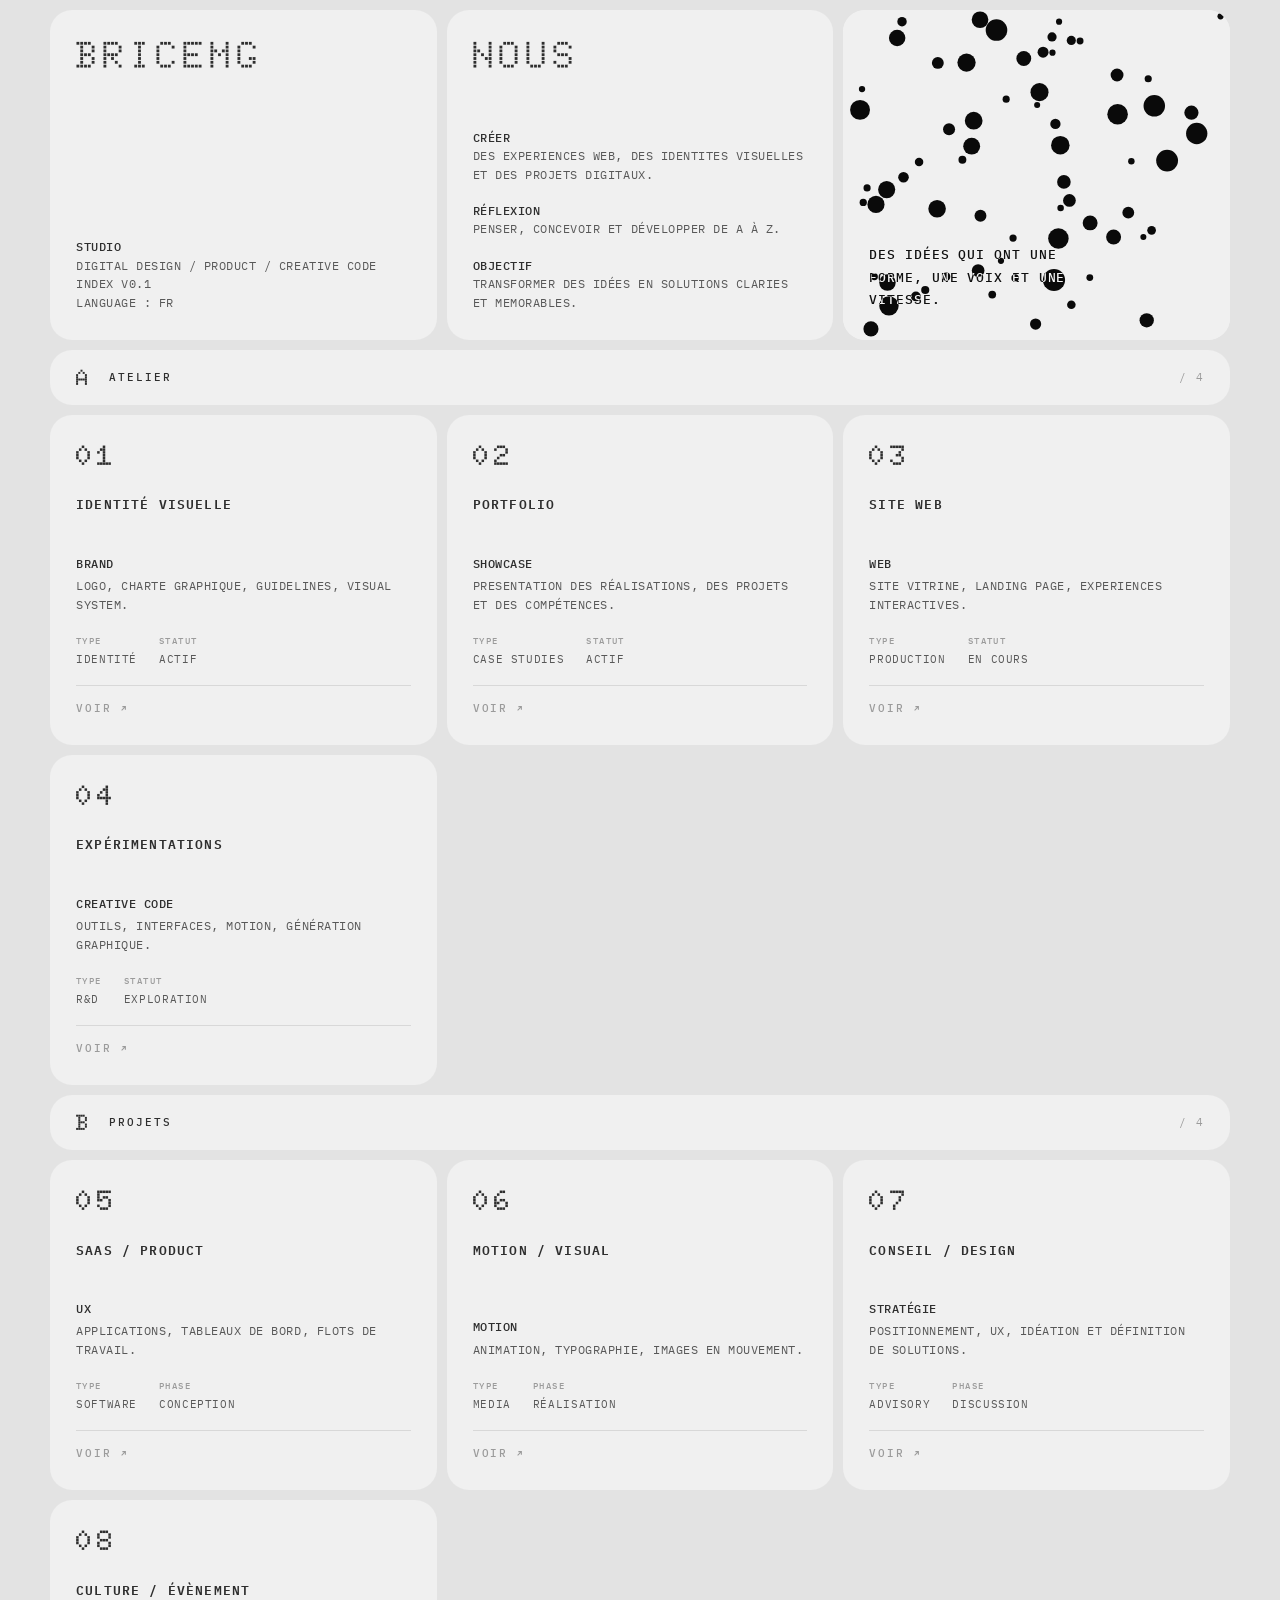
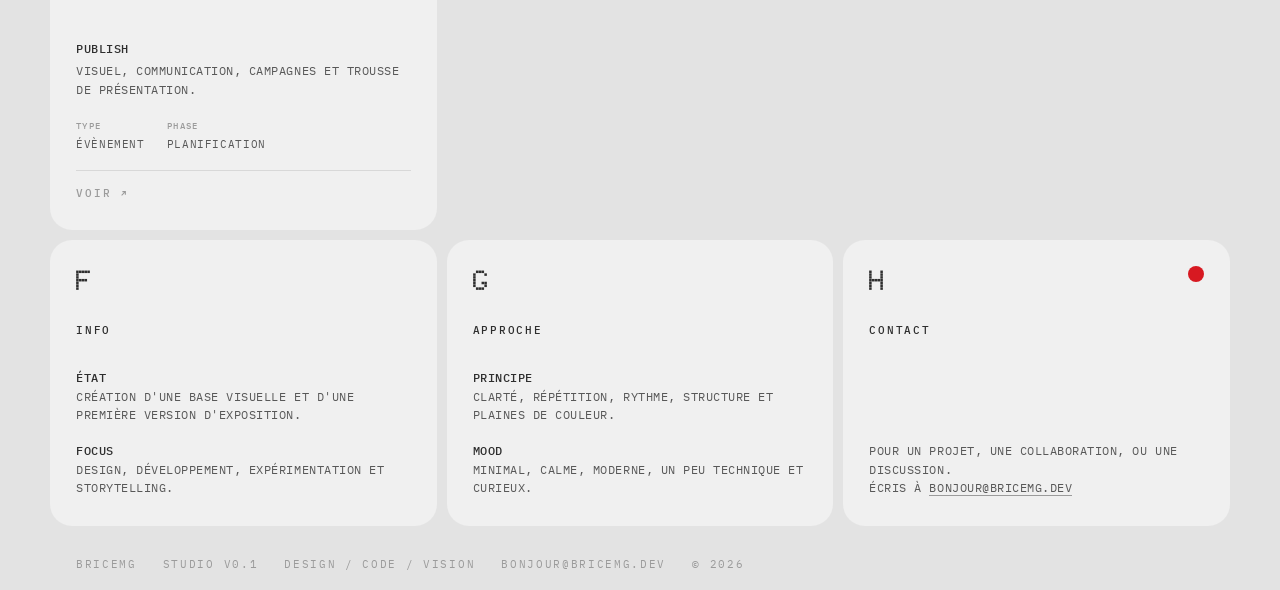
==== index.html @ 5e57d8bd "Create a first portfolio-style landing page inspired by the provided indexed design for bricemg._." ====
<!doctype html>
<html lang="fr">
  <head>
    <meta charset="UTF-8" />
    <meta name="viewport" content="width=device-width, initial-scale=1.0" />
    <title>BRICEMG / STUDIO</title>
    <meta
      name="description"
      content="Portfolio personnel, expériences créatives et projets web."
    />
    <meta name="theme-color" content="#e4e4e4" />
    <link rel="preconnect" href="https://fonts.googleapis.com" />
    <link rel="preconnect" href="https://fonts.gstatic.com" crossorigin />
    <link
      href="https://fonts.googleapis.com/css2?family=Doto:wght@300;500;700;900&family=IBM+Plex+Mono:wght@400;500;600&display=swap"
      rel="stylesheet"
    />
    <link rel="stylesheet" href="styles.css" />
  </head>
  <body>
    <div class="sheet">
      <div class="row row--three">
        <div class="cell">
          <div class="cell-top"><span class="dot title">BRICEMG</span></div>
          <div class="cell-body">
            <div class="meta">
              <b>STUDIO</b>
              DIGITAL DESIGN / PRODUCT / CREATIVE CODE<br />
              INDEX V0.1<br />
              LANGUAGE : FR
            </div>
          </div>
        </div>

        <div class="cell">
          <div class="cell-top"><span class="dot title">NOUS</span></div>
          <div class="cell-body">
            <div class="meta">
              <b>CRÉER</b>
              DES EXPERIENCES WEB, DES IDENTITES VISUELLES ET DES PROJETS DIGITAUX.
            </div>
            <div class="meta">
              <b>RÉFLEXION</b>
              PENSER, CONCEVOIR ET DÉVELOPPER DE A À Z.
            </div>
            <div class="meta">
              <b>OBJECTIF</b>
              TRANSFORMER DES IDÉES EN SOLUTIONS CLARIES ET MEMORABLES.
            </div>
          </div>
        </div>

        <div class="cell cell--play" id="field">
          <div class="play" aria-hidden="true"><canvas></canvas></div>
          <div class="cell-body">
            <p class="claim">DES IDÉES QUI ONT UNE FORME, UNE VOIX ET UNE VITESSE.</p>
          </div>
        </div>
      </div>

      <div class="bar">
        <span class="dot">A</span>
        <h2>ATELIER</h2>
        <span class="count">/ 4</span>
      </div>
      <div class="row">
        <a class="cell tool" data-tool="branding" data-released="2026-10-05" href="#" target="_self">
          <div class="cell-top"><span class="dot idx">01</span><span class="cue"></span></div>
          <div class="name">IDENTITÉ VISUELLE</div>
          <div class="cell-body">
            <div class="meta">
              <span class="code">BRAND</span>
              <span class="desc">LOGO, CHARTE GRAPHIQUE, GUIDELINES, VISUAL SYSTEM.</span>
            </div>
            <dl class="dates">
              <div><dt>TYPE</dt><dd>IDENTITÉ</dd></div>
              <div><dt>STATUT</dt><dd>ACTIF</dd></div>
            </dl>
            <div class="go">VOIR<svg viewBox="0 0 12 12" aria-hidden="true"><path d="M3.5 8.5 8.5 3.5M4.5 3.5H8.5V7.5" fill="none" stroke="currentColor" stroke-width="1.4"/></svg></div>
          </div>
        </a>

        <a class="cell tool" data-tool="portfolio" data-released="2026-10-05" href="#" target="_self">
          <div class="cell-top"><span class="dot idx">02</span><span class="cue"></span></div>
          <div class="name">PORTFOLIO</div>
          <div class="cell-body">
            <div class="meta">
              <span class="code">SHOWCASE</span>
              <span class="desc">PRESENTATION DES RÉALISATIONS, DES PROJETS ET DES COMPÉTENCES.</span>
            </div>
            <dl class="dates">
              <div><dt>TYPE</dt><dd>CASE STUDIES</dd></div>
              <div><dt>STATUT</dt><dd>ACTIF</dd></div>
            </dl>
            <div class="go">VOIR<svg viewBox="0 0 12 12" aria-hidden="true"><path d="M3.5 8.5 8.5 3.5M4.5 3.5H8.5V7.5" fill="none" stroke="currentColor" stroke-width="1.4"/></svg></div>
          </div>
        </a>

        <a class="cell tool" data-tool="web" data-released="2026-10-05" href="#" target="_self">
          <div class="cell-top"><span class="dot idx">03</span><span class="cue"></span></div>
          <div class="name">SITE WEB</div>
          <div class="cell-body">
            <div class="meta">
              <span class="code">WEB</span>
              <span class="desc">SITE VITRINE, LANDING PAGE, EXPERIENCES INTERACTIVES.</span>
            </div>
            <dl class="dates">
              <div><dt>TYPE</dt><dd>PRODUCTION</dd></div>
              <div><dt>STATUT</dt><dd>EN COURS</dd></div>
            </dl>
            <div class="go">VOIR<svg viewBox="0 0 12 12" aria-hidden="true"><path d="M3.5 8.5 8.5 3.5M4.5 3.5H8.5V7.5" fill="none" stroke="currentColor" stroke-width="1.4"/></svg></div>
          </div>
        </a>

        <a class="cell tool" data-tool="experiments" data-released="2026-10-05" href="#" target="_self">
          <div class="cell-top"><span class="dot idx">04</span><span class="cue"></span></div>
          <div class="name">EXPÉRIMENTATIONS</div>
          <div class="cell-body">
            <div class="meta">
              <span class="code">CREATIVE CODE</span>
              <span class="desc">OUTILS, INTERFACES, MOTION, GÉNÉRATION GRAPHIQUE.</span>
            </div>
            <dl class="dates">
              <div><dt>TYPE</dt><dd>R&D</dd></div>
              <div><dt>STATUT</dt><dd>EXPLORATION</dd></div>
            </dl>
            <div class="go">VOIR<svg viewBox="0 0 12 12" aria-hidden="true"><path d="M3.5 8.5 8.5 3.5M4.5 3.5H8.5V7.5" fill="none" stroke="currentColor" stroke-width="1.4"/></svg></div>
          </div>
        </a>
      </div>

      <div class="bar">
        <span class="dot">B</span>
        <h2>PROJETS</h2>
        <span class="count">/ 4</span>
      </div>
      <div class="row">
        <a class="cell tool" data-tool="saas" data-released="2026-10-05" href="#" target="_self">
          <div class="cell-top"><span class="dot idx">05</span><span class="cue"></span></div>
          <div class="name">SAAS / PRODUCT</div>
          <div class="cell-body">
            <div class="meta">
              <span class="code">UX</span>
              <span class="desc">APPLICATIONS, TABLEAUX DE BORD, FLOTS DE TRAVAIL.</span>
            </div>
            <dl class="dates">
              <div><dt>TYPE</dt><dd>SOFTWARE</dd></div>
              <div><dt>PHASE</dt><dd>CONCEPTION</dd></div>
            </dl>
            <div class="go">VOIR<svg viewBox="0 0 12 12" aria-hidden="true"><path d="M3.5 8.5 8.5 3.5M4.5 3.5H8.5V7.5" fill="none" stroke="currentColor" stroke-width="1.4"/></svg></div>
          </div>
        </a>

        <a class="cell tool" data-tool="motion" data-released="2026-10-05" href="#" target="_self">
          <div class="cell-top"><span class="dot idx">06</span><span class="cue"></span></div>
          <div class="name">MOTION / VISUAL</div>
          <div class="cell-body">
            <div class="meta">
              <span class="code">MOTION</span>
              <span class="desc">ANIMATION, TYPOGRAPHIE, IMAGES EN MOUVEMENT.</span>
            </div>
            <dl class="dates">
              <div><dt>TYPE</dt><dd>MEDIA</dd></div>
              <div><dt>PHASE</dt><dd>RÉALISATION</dd></div>
            </dl>
            <div class="go">VOIR<svg viewBox="0 0 12 12" aria-hidden="true"><path d="M3.5 8.5 8.5 3.5M4.5 3.5H8.5V7.5" fill="none" stroke="currentColor" stroke-width="1.4"/></svg></div>
          </div>
        </a>

        <a class="cell tool" data-tool="consulting" data-released="2026-10-05" href="#" target="_self">
          <div class="cell-top"><span class="dot idx">07</span><span class="cue"></span></div>
          <div class="name">CONSEIL / DESIGN</div>
          <div class="cell-body">
            <div class="meta">
              <span class="code">STRATÉGIE</span>
              <span class="desc">POSITIONNEMENT, UX, IDÉATION ET DÉFINITION DE SOLUTIONS.</span>
            </div>
            <dl class="dates">
              <div><dt>TYPE</dt><dd>ADVISORY</dd></div>
              <div><dt>PHASE</dt><dd>DISCUSSION</dd></div>
            </dl>
            <div class="go">VOIR<svg viewBox="0 0 12 12" aria-hidden="true"><path d="M3.5 8.5 8.5 3.5M4.5 3.5H8.5V7.5" fill="none" stroke="currentColor" stroke-width="1.4"/></svg></div>
          </div>
        </a>

        <a class="cell tool" data-tool="culture" data-released="2026-10-05" href="#" target="_self">
          <div class="cell-top"><span class="dot idx">08</span><span class="cue"></span></div>
          <div class="name">CULTURE / ÉVÈNEMENT</div>
          <div class="cell-body">
            <div class="meta">
              <span class="code">PUBLISH</span>
              <span class="desc">VISUEL, COMMUNICATION, CAMPAGNES ET TROUSSE DE PRÉSENTATION.</span>
            </div>
            <dl class="dates">
              <div><dt>TYPE</dt><dd>ÉVÈNEMENT</dd></div>
              <div><dt>PHASE</dt><dd>PLANIFICATION</dd></div>
            </dl>
            <div class="go">VOIR<svg viewBox="0 0 12 12" aria-hidden="true"><path d="M3.5 8.5 8.5 3.5M4.5 3.5H8.5V7.5" fill="none" stroke="currentColor" stroke-width="1.4"/></svg></div>
          </div>
        </a>
      </div>

      <div class="row row--three">
        <div class="cell plate">
          <div class="cell-top"><span class="dot idx">F</span></div>
          <div class="label">INFO</div>
          <div class="cell-body">
            <div class="meta">
              <b>ÉTAT</b>
              CRÉATION D'UNE BASE VISUELLE ET D'UNE PREMIÈRE VERSION D'EXPOSITION.
            </div>
            <div class="meta">
              <b>FOCUS</b>
              DESIGN, DÉVELOPPEMENT, EXPÉRIMENTATION ET STORYTELLING.
            </div>
          </div>
        </div>

        <div class="cell plate">
          <div class="cell-top"><span class="dot idx">G</span></div>
          <div class="label">APPROCHE</div>
          <div class="cell-body">
            <div class="meta">
              <b>PRINCIPE</b>
              CLARTÉ, RÉPÉTITION, RYTHME, STRUCTURE ET PLAINES DE COULEUR.
            </div>
            <div class="meta">
              <b>MOOD</b>
              MINIMAL, CALME, MODERNE, UN PEU TECHNIQUE ET CURIEUX.
            </div>
          </div>
        </div>

        <div class="cell plate">
          <div class="cell-top"><span class="dot idx">H</span><span class="rdot"></span></div>
          <div class="label">CONTACT</div>
          <div class="cell-body">
            <div class="meta">
              POUR UN PROJET, UNE COLLABORATION, OU UNE DISCUSSION.<br />
              ÉCRIS À <a class="mailto" href="mailto:bonjour@bricemg.dev">bonjour@bricemg.dev</a>
            </div>
          </div>
        </div>
      </div>

      <div class="foot">
        <span>BRICEMG</span>
        <span>STUDIO V0.1</span>
        <span>DESIGN / CODE / VISION</span>
        <span>bonjour@bricemg.dev</span>
        <span>&copy; 2026</span>
      </div>
    </div>

    <script src="script.js"></script>
  </body>
</html>
---- styles.css ----
* {
  box-sizing: border-box;
  margin: 0;
  padding: 0;
}

:root {
  color-scheme: light;
  --bg: #e3e3e3;
  --cell: #f0f0f0;
  --ink: #2e2e2e;
  --ink-soft: #585858;
  --ink-faint: #9b9b9b;
  --ink-deep: #0a0a0a;
  --on-ink: #ffffff;
  --on-ink-soft: #b8b8b8;
  --on-ink-hair: #3d3d3d;
  --hair: #d8d8d8;
  --red: #d71921;
  --dot: 'Doto', ui-monospace, monospace;
  --mono: 'IBM Plex Mono', ui-monospace, SFMono-Regular, Menlo, monospace;
  --r: 22px;
  --gap: 10px;
}

html {
  -webkit-text-size-adjust: 100%;
}

body {
  background: var(--bg);
  color: var(--ink);
  font-family: var(--mono);
  font-size: 12px;
  line-height: 1.6;
  letter-spacing: 0.02em;
  text-transform: uppercase;
  -webkit-font-smoothing: antialiased;
  padding: var(--gap);
}

::selection {
  background: var(--ink);
  color: var(--cell);
}

a {
  color: inherit;
  text-decoration: none;
}

img {
  display: block;
  max-width: 100%;
}

.sheet {
  max-width: 1180px;
  margin: 0 auto;
}

.row {
  display: grid;
  grid-template-columns: repeat(auto-fit, minmax(288px, 1fr));
  gap: var(--gap);
  margin-bottom: var(--gap);
}

.row--three {
  grid-template-columns: repeat(3, 1fr);
}

.cell {
  position: relative;
  display: flex;
  flex-direction: column;
  background: var(--cell);
  border-radius: var(--r);
  padding: 26px 26px 28px;
  min-height: 330px;
}

.cell-top {
  display: flex;
  align-items: flex-start;
  justify-content: space-between;
  gap: 16px;
}

.cell-body {
  margin-top: auto;
  padding-top: 36px;
}

.dot {
  font-family: var(--dot);
  font-weight: 700;
  letter-spacing: 0.1em;
  line-height: 1.05;
  color: var(--ink);
}

.title {
  font-size: clamp(26px, 3.6vw, 38px);
}

.idx {
  font-size: 28px;
  font-weight: 900;
  letter-spacing: 0.14em;
}

.label {
  font-size: 11px;
  font-weight: 500;
  letter-spacing: 0.16em;
  color: var(--ink);
  margin-top: 26px;
}

.meta {
  font-size: 11.5px;
  color: var(--ink-soft);
  letter-spacing: 0.045em;
}

.meta + .meta {
  margin-top: 18px;
}

.meta b {
  font-weight: 500;
  color: var(--ink);
  display: block;
}

.faint {
  color: var(--ink-faint);
}

.claim {
  font-size: 13px;
  font-weight: 500;
  line-height: 1.75;
  letter-spacing: 0.07em;
  color: var(--ink);
  max-width: 29ch;
}

.cell--play {
  cursor: crosshair;
  overflow: hidden;
  isolation: isolate;
}

.play {
  position: absolute;
  inset: 0;
  z-index: -1;
}

.play canvas {
  position: absolute;
  inset: 0;
  width: 100%;
  height: 100%;
  pointer-events: none;
}

@supports (mix-blend-mode: difference) {
  .cell--play .claim {
    color: #ffffff;
    mix-blend-mode: difference;
  }
}

.rdot {
  width: 16px;
  height: 16px;
  border-radius: 50%;
  background: var(--red);
  flex-shrink: 0;
}

.bar {
  display: flex;
  align-items: center;
  gap: 18px;
  background: var(--cell);
  border-radius: var(--r);
  padding: 16px 26px;
  margin-bottom: var(--gap);
}

.bar .dot {
  font-size: 22px;
  font-weight: 900;
}

.bar h2 {
  font-size: 11px;
  font-weight: 500;
  letter-spacing: 0.18em;
  color: var(--ink);
}

.bar .count {
  margin-left: auto;
  font-size: 11px;
  color: var(--ink-faint);
  letter-spacing: 0.12em;
}

.tool {
  transition: background-color 0.55s ease, transform 0.25s ease;
}

.tool * {
  transition: color 0.55s ease, border-color 0.55s ease;
}

.tool:hover,
.tool:focus-visible {
  background: var(--ink-deep);
  transform: translateY(-2px);
  outline: none;
}

.tool:focus-visible {
  box-shadow: 0 0 0 2px var(--ink);
}

.tool:hover .dot,
.tool:focus-visible .dot,
.tool:hover .name,
.tool:focus-visible .name,
.tool:hover .code,
.tool:focus-visible .code,
.tool:hover .go,
.tool:focus-visible .go {
  color: var(--on-ink);
}

.tool:hover .meta,
.tool:focus-visible .meta,
.tool:hover .desc,
.tool:focus-visible .desc {
  color: var(--on-ink-soft);
}

.tool:hover .go,
.tool:focus-visible .go {
  border-top-color: var(--on-ink-hair);
}

.tool .cue {
  width: 16px;
  height: 16px;
  border-radius: 50%;
  background: var(--red);
  opacity: 0;
  transition: opacity 0.35s ease;
  flex-shrink: 0;
}

.tool:hover .cue,
.tool:focus-visible .cue {
  opacity: 1;
}

.tool .name {
  font-size: 13px;
  font-weight: 600;
  letter-spacing: 0.09em;
  line-height: 1.35;
  margin-top: 26px;
}

.tool .code {
  font-weight: 500;
  color: var(--ink);
  display: block;
  margin-bottom: 4px;
}

.tool .desc {
  font-size: 11.5px;
  color: var(--ink-soft);
  letter-spacing: 0.045em;
}

.go {
  display: flex;
  align-items: center;
  gap: 7px;
  margin-top: 22px;
  padding-top: 14px;
  border-top: 1px solid var(--hair);
  font-size: 10.5px;
  font-weight: 500;
  letter-spacing: 0.18em;
  color: var(--ink-faint);
  transition: color 0.18s ease;
}

.go svg {
  width: 9px;
  height: 9px;
  flex-shrink: 0;
}

.dates {
  display: flex;
  gap: 22px;
  margin-top: 20px;
  margin-bottom: -4px;
}

.dates div {
  min-width: 0;
}

.dates dt {
  font-size: 9px;
  font-weight: 500;
  letter-spacing: 0.16em;
  color: var(--ink-faint);
  margin-bottom: 2px;
}

.dates dd {
  font-size: 10.5px;
  letter-spacing: 0.06em;
  color: var(--ink-soft);
  font-variant-numeric: tabular-nums;
}

.tool:hover .dates dt,
.tool:focus-visible .dates dt {
  color: var(--ink-faint);
}

.tool:hover .dates dd,
.tool:focus-visible .dates dd {
  color: var(--on-ink-soft);
}

.plate {
  min-height: auto;
}

.plate .cell-body {
  padding-top: 30px;
}

.mailto {
  border-bottom: 1px solid var(--ink-faint);
  transition: border-color 0.18s ease, color 0.18s ease;
}

.mailto:hover,
.mailto:focus-visible {
  color: var(--red);
  border-color: var(--red);
  outline: none;
}

.foot {
  display: flex;
  flex-wrap: wrap;
  gap: 8px 26px;
  padding: 20px 26px 8px;
  font-size: 10.5px;
  letter-spacing: 0.16em;
  color: var(--ink-faint);
}

@media (max-width: 880px) {
  .row--three {
    grid-template-columns: 1fr;
  }

  .cell {
    min-height: 280px;
    padding: 22px 22px 24px;
  }

  .bar {
    padding: 14px 22px;
  }

  .foot {
    padding: 18px 22px 8px;
  }
}

@media (prefers-reduced-motion: reduce) {
  * {
    transition: none !important;
    animation: none !important;
  }

  .tool:hover,
  .tool:focus-visible {
    transform: none;
  }
}
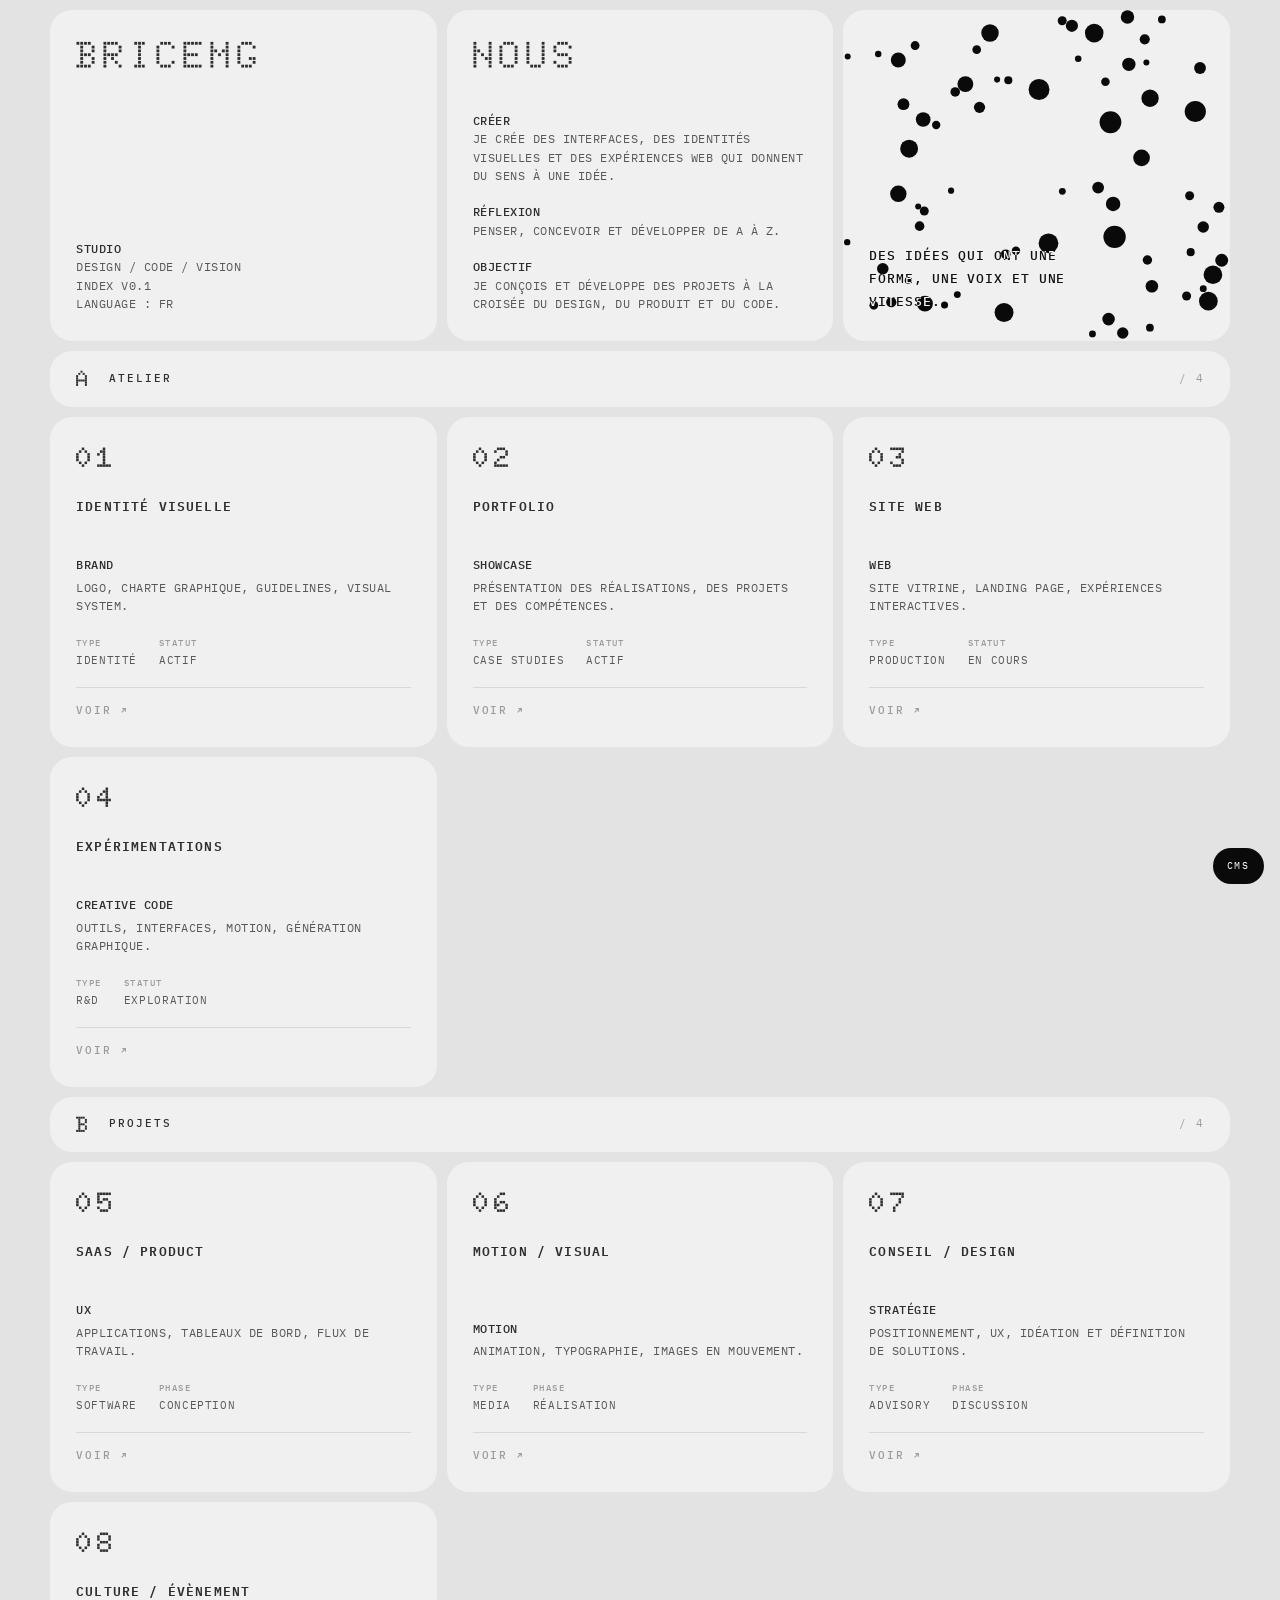
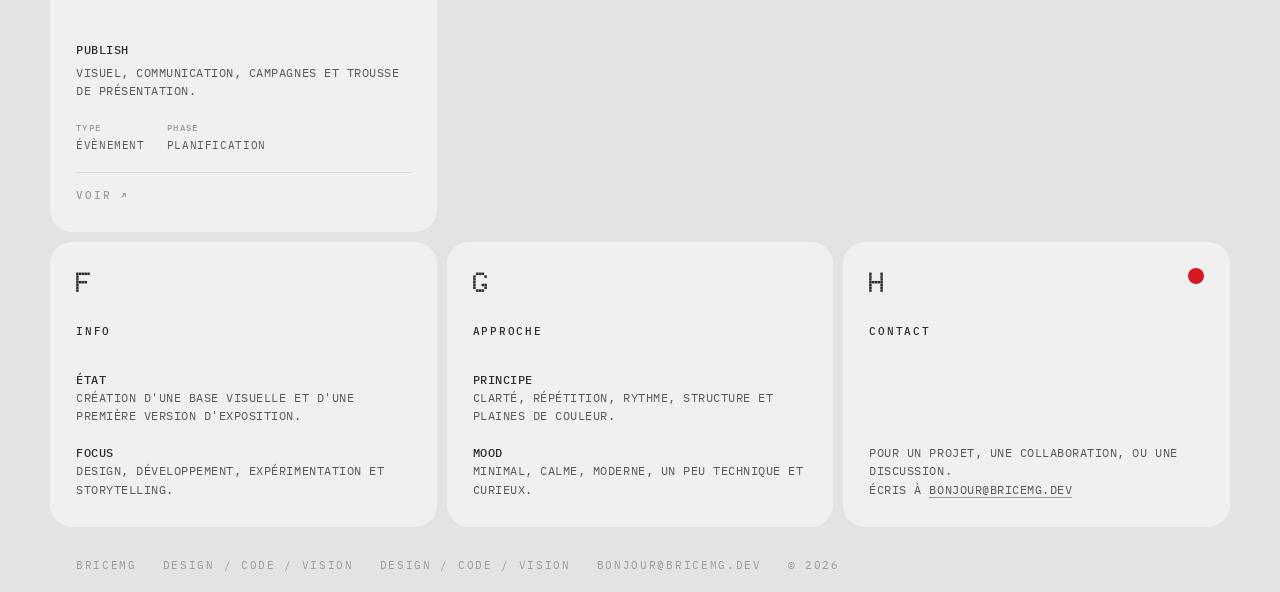
==== commit c63c3f64: "Add a minimal static CMS with an admin panel and editable content stored in localStorage for the bri" ====
--- a/index.html
+++ b/index.html
@@ -4,10 +4,7 @@
     <meta charset="UTF-8" />
     <meta name="viewport" content="width=device-width, initial-scale=1.0" />
     <title>BRICEMG / STUDIO</title>
-    <meta
-      name="description"
-      content="Portfolio personnel, expériences créatives et projets web."
-    />
+    <meta name="description" content="Portfolio personnel, expériences créatives et projets web." />
     <meta name="theme-color" content="#e4e4e4" />
     <link rel="preconnect" href="https://fonts.googleapis.com" />
     <link rel="preconnect" href="https://fonts.gstatic.com" crossorigin />
@@ -18,240 +15,8 @@
     <link rel="stylesheet" href="styles.css" />
   </head>
   <body>
-    <div class="sheet">
-      <div class="row row--three">
-        <div class="cell">
-          <div class="cell-top"><span class="dot title">BRICEMG</span></div>
-          <div class="cell-body">
-            <div class="meta">
-              <b>STUDIO</b>
-              DIGITAL DESIGN / PRODUCT / CREATIVE CODE<br />
-              INDEX V0.1<br />
-              LANGUAGE : FR
-            </div>
-          </div>
-        </div>
-
-        <div class="cell">
-          <div class="cell-top"><span class="dot title">NOUS</span></div>
-          <div class="cell-body">
-            <div class="meta">
-              <b>CRÉER</b>
-              DES EXPERIENCES WEB, DES IDENTITES VISUELLES ET DES PROJETS DIGITAUX.
-            </div>
-            <div class="meta">
-              <b>RÉFLEXION</b>
-              PENSER, CONCEVOIR ET DÉVELOPPER DE A À Z.
-            </div>
-            <div class="meta">
-              <b>OBJECTIF</b>
-              TRANSFORMER DES IDÉES EN SOLUTIONS CLARIES ET MEMORABLES.
-            </div>
-          </div>
-        </div>
-
-        <div class="cell cell--play" id="field">
-          <div class="play" aria-hidden="true"><canvas></canvas></div>
-          <div class="cell-body">
-            <p class="claim">DES IDÉES QUI ONT UNE FORME, UNE VOIX ET UNE VITESSE.</p>
-          </div>
-        </div>
-      </div>
-
-      <div class="bar">
-        <span class="dot">A</span>
-        <h2>ATELIER</h2>
-        <span class="count">/ 4</span>
-      </div>
-      <div class="row">
-        <a class="cell tool" data-tool="branding" data-released="2026-10-05" href="#" target="_self">
-          <div class="cell-top"><span class="dot idx">01</span><span class="cue"></span></div>
-          <div class="name">IDENTITÉ VISUELLE</div>
-          <div class="cell-body">
-            <div class="meta">
-              <span class="code">BRAND</span>
-              <span class="desc">LOGO, CHARTE GRAPHIQUE, GUIDELINES, VISUAL SYSTEM.</span>
-            </div>
-            <dl class="dates">
-              <div><dt>TYPE</dt><dd>IDENTITÉ</dd></div>
-              <div><dt>STATUT</dt><dd>ACTIF</dd></div>
-            </dl>
-            <div class="go">VOIR<svg viewBox="0 0 12 12" aria-hidden="true"><path d="M3.5 8.5 8.5 3.5M4.5 3.5H8.5V7.5" fill="none" stroke="currentColor" stroke-width="1.4"/></svg></div>
-          </div>
-        </a>
-
-        <a class="cell tool" data-tool="portfolio" data-released="2026-10-05" href="#" target="_self">
-          <div class="cell-top"><span class="dot idx">02</span><span class="cue"></span></div>
-          <div class="name">PORTFOLIO</div>
-          <div class="cell-body">
-            <div class="meta">
-              <span class="code">SHOWCASE</span>
-              <span class="desc">PRESENTATION DES RÉALISATIONS, DES PROJETS ET DES COMPÉTENCES.</span>
-            </div>
-            <dl class="dates">
-              <div><dt>TYPE</dt><dd>CASE STUDIES</dd></div>
-              <div><dt>STATUT</dt><dd>ACTIF</dd></div>
-            </dl>
-            <div class="go">VOIR<svg viewBox="0 0 12 12" aria-hidden="true"><path d="M3.5 8.5 8.5 3.5M4.5 3.5H8.5V7.5" fill="none" stroke="currentColor" stroke-width="1.4"/></svg></div>
-          </div>
-        </a>
-
-        <a class="cell tool" data-tool="web" data-released="2026-10-05" href="#" target="_self">
-          <div class="cell-top"><span class="dot idx">03</span><span class="cue"></span></div>
-          <div class="name">SITE WEB</div>
-          <div class="cell-body">
-            <div class="meta">
-              <span class="code">WEB</span>
-              <span class="desc">SITE VITRINE, LANDING PAGE, EXPERIENCES INTERACTIVES.</span>
-            </div>
-            <dl class="dates">
-              <div><dt>TYPE</dt><dd>PRODUCTION</dd></div>
-              <div><dt>STATUT</dt><dd>EN COURS</dd></div>
-            </dl>
-            <div class="go">VOIR<svg viewBox="0 0 12 12" aria-hidden="true"><path d="M3.5 8.5 8.5 3.5M4.5 3.5H8.5V7.5" fill="none" stroke="currentColor" stroke-width="1.4"/></svg></div>
-          </div>
-        </a>
-
-        <a class="cell tool" data-tool="experiments" data-released="2026-10-05" href="#" target="_self">
-          <div class="cell-top"><span class="dot idx">04</span><span class="cue"></span></div>
-          <div class="name">EXPÉRIMENTATIONS</div>
-          <div class="cell-body">
-            <div class="meta">
-              <span class="code">CREATIVE CODE</span>
-              <span class="desc">OUTILS, INTERFACES, MOTION, GÉNÉRATION GRAPHIQUE.</span>
-            </div>
-            <dl class="dates">
-              <div><dt>TYPE</dt><dd>R&D</dd></div>
-              <div><dt>STATUT</dt><dd>EXPLORATION</dd></div>
-            </dl>
-            <div class="go">VOIR<svg viewBox="0 0 12 12" aria-hidden="true"><path d="M3.5 8.5 8.5 3.5M4.5 3.5H8.5V7.5" fill="none" stroke="currentColor" stroke-width="1.4"/></svg></div>
-          </div>
-        </a>
-      </div>
-
-      <div class="bar">
-        <span class="dot">B</span>
-        <h2>PROJETS</h2>
-        <span class="count">/ 4</span>
-      </div>
-      <div class="row">
-        <a class="cell tool" data-tool="saas" data-released="2026-10-05" href="#" target="_self">
-          <div class="cell-top"><span class="dot idx">05</span><span class="cue"></span></div>
-          <div class="name">SAAS / PRODUCT</div>
-          <div class="cell-body">
-            <div class="meta">
-              <span class="code">UX</span>
-              <span class="desc">APPLICATIONS, TABLEAUX DE BORD, FLOTS DE TRAVAIL.</span>
-            </div>
-            <dl class="dates">
-              <div><dt>TYPE</dt><dd>SOFTWARE</dd></div>
-              <div><dt>PHASE</dt><dd>CONCEPTION</dd></div>
-            </dl>
-            <div class="go">VOIR<svg viewBox="0 0 12 12" aria-hidden="true"><path d="M3.5 8.5 8.5 3.5M4.5 3.5H8.5V7.5" fill="none" stroke="currentColor" stroke-width="1.4"/></svg></div>
-          </div>
-        </a>
-
-        <a class="cell tool" data-tool="motion" data-released="2026-10-05" href="#" target="_self">
-          <div class="cell-top"><span class="dot idx">06</span><span class="cue"></span></div>
-          <div class="name">MOTION / VISUAL</div>
-          <div class="cell-body">
-            <div class="meta">
-              <span class="code">MOTION</span>
-              <span class="desc">ANIMATION, TYPOGRAPHIE, IMAGES EN MOUVEMENT.</span>
-            </div>
-            <dl class="dates">
-              <div><dt>TYPE</dt><dd>MEDIA</dd></div>
-              <div><dt>PHASE</dt><dd>RÉALISATION</dd></div>
-            </dl>
-            <div class="go">VOIR<svg viewBox="0 0 12 12" aria-hidden="true"><path d="M3.5 8.5 8.5 3.5M4.5 3.5H8.5V7.5" fill="none" stroke="currentColor" stroke-width="1.4"/></svg></div>
-          </div>
-        </a>
-
-        <a class="cell tool" data-tool="consulting" data-released="2026-10-05" href="#" target="_self">
-          <div class="cell-top"><span class="dot idx">07</span><span class="cue"></span></div>
-          <div class="name">CONSEIL / DESIGN</div>
-          <div class="cell-body">
-            <div class="meta">
-              <span class="code">STRATÉGIE</span>
-              <span class="desc">POSITIONNEMENT, UX, IDÉATION ET DÉFINITION DE SOLUTIONS.</span>
-            </div>
-            <dl class="dates">
-              <div><dt>TYPE</dt><dd>ADVISORY</dd></div>
-              <div><dt>PHASE</dt><dd>DISCUSSION</dd></div>
-            </dl>
-            <div class="go">VOIR<svg viewBox="0 0 12 12" aria-hidden="true"><path d="M3.5 8.5 8.5 3.5M4.5 3.5H8.5V7.5" fill="none" stroke="currentColor" stroke-width="1.4"/></svg></div>
-          </div>
-        </a>
-
-        <a class="cell tool" data-tool="culture" data-released="2026-10-05" href="#" target="_self">
-          <div class="cell-top"><span class="dot idx">08</span><span class="cue"></span></div>
-          <div class="name">CULTURE / ÉVÈNEMENT</div>
-          <div class="cell-body">
-            <div class="meta">
-              <span class="code">PUBLISH</span>
-              <span class="desc">VISUEL, COMMUNICATION, CAMPAGNES ET TROUSSE DE PRÉSENTATION.</span>
-            </div>
-            <dl class="dates">
-              <div><dt>TYPE</dt><dd>ÉVÈNEMENT</dd></div>
-              <div><dt>PHASE</dt><dd>PLANIFICATION</dd></div>
-            </dl>
-            <div class="go">VOIR<svg viewBox="0 0 12 12" aria-hidden="true"><path d="M3.5 8.5 8.5 3.5M4.5 3.5H8.5V7.5" fill="none" stroke="currentColor" stroke-width="1.4"/></svg></div>
-          </div>
-        </a>
-      </div>
-
-      <div class="row row--three">
-        <div class="cell plate">
-          <div class="cell-top"><span class="dot idx">F</span></div>
-          <div class="label">INFO</div>
-          <div class="cell-body">
-            <div class="meta">
-              <b>ÉTAT</b>
-              CRÉATION D'UNE BASE VISUELLE ET D'UNE PREMIÈRE VERSION D'EXPOSITION.
-            </div>
-            <div class="meta">
-              <b>FOCUS</b>
-              DESIGN, DÉVELOPPEMENT, EXPÉRIMENTATION ET STORYTELLING.
-            </div>
-          </div>
-        </div>
-
-        <div class="cell plate">
-          <div class="cell-top"><span class="dot idx">G</span></div>
-          <div class="label">APPROCHE</div>
-          <div class="cell-body">
-            <div class="meta">
-              <b>PRINCIPE</b>
-              CLARTÉ, RÉPÉTITION, RYTHME, STRUCTURE ET PLAINES DE COULEUR.
-            </div>
-            <div class="meta">
-              <b>MOOD</b>
-              MINIMAL, CALME, MODERNE, UN PEU TECHNIQUE ET CURIEUX.
-            </div>
-          </div>
-        </div>
-
-        <div class="cell plate">
-          <div class="cell-top"><span class="dot idx">H</span><span class="rdot"></span></div>
-          <div class="label">CONTACT</div>
-          <div class="cell-body">
-            <div class="meta">
-              POUR UN PROJET, UNE COLLABORATION, OU UNE DISCUSSION.<br />
-              ÉCRIS À <a class="mailto" href="mailto:bonjour@bricemg.dev">bonjour@bricemg.dev</a>
-            </div>
-          </div>
-        </div>
-      </div>
-
-      <div class="foot">
-        <span>BRICEMG</span>
-        <span>STUDIO V0.1</span>
-        <span>DESIGN / CODE / VISION</span>
-        <span>bonjour@bricemg.dev</span>
-        <span>&copy; 2026</span>
-      </div>
-    </div>
-
+    <div id="app"></div>
+    <script src="content.js"></script>
     <script src="script.js"></script>
   </body>
 </html>
--- a/styles.css
+++ b/styles.css
@@ -134,10 +134,6 @@
   display: block;
 }
 
-.faint {
-  color: var(--ink-faint);
-}
-
 .claim {
   font-size: 13px;
   font-weight: 500;
@@ -375,8 +371,117 @@
   color: var(--ink-faint);
 }
 
+.cms-link {
+  position: fixed;
+  right: 16px;
+  bottom: 16px;
+  z-index: 50;
+  background: var(--ink-deep);
+  color: var(--on-ink);
+  padding: 10px 14px;
+  border-radius: 999px;
+  font-size: 10px;
+  letter-spacing: 0.18em;
+  text-transform: uppercase;
+}
+
+.admin-shell {
+  max-width: 980px;
+  margin: 48px auto;
+  padding: 24px;
+  background: var(--cell);
+  border-radius: var(--r);
+}
+
+.admin-shell h1 {
+  font-size: 26px;
+  margin-bottom: 24px;
+  font-family: var(--dot);
+}
+
+.admin-grid {
+  display: grid;
+  grid-template-columns: 1fr 1fr;
+  gap: 20px;
+}
+
+.field {
+  display: flex;
+  flex-direction: column;
+  gap: 8px;
+  margin-bottom: 16px;
+}
+
+.field label {
+  font-size: 10px;
+  letter-spacing: 0.18em;
+  text-transform: uppercase;
+  color: var(--ink-soft);
+}
+
+.field input,
+.field textarea {
+  width: 100%;
+  border: 1px solid var(--hair);
+  background: #fff;
+  border-radius: 12px;
+  padding: 12px 14px;
+  font: inherit;
+  color: var(--ink);
+}
+
+.field textarea {
+  min-height: 120px;
+  resize: vertical;
+}
+
+.actions {
+  display: flex;
+  gap: 12px;
+  flex-wrap: wrap;
+  margin-top: 20px;
+}
+
+button {
+  appearance: none;
+  border: none;
+  border-radius: 999px;
+  padding: 12px 18px;
+  background: var(--ink-deep);
+  color: var(--on-ink);
+  font: inherit;
+  letter-spacing: 0.14em;
+  text-transform: uppercase;
+  cursor: pointer;
+}
+
+button.secondary {
+  background: transparent;
+  color: var(--ink);
+  border: 1px solid var(--hair);
+}
+
+.auth-panel {
+  max-width: 420px;
+  margin: 80px auto;
+  padding: 32px;
+  background: var(--cell);
+  border-radius: var(--r);
+}
+
+.auth-panel h2 {
+  margin-bottom: 12px;
+  font-size: 22px;
+  font-family: var(--dot);
+}
+
+.hidden {
+  display: none;
+}
+
 @media (max-width: 880px) {
-  .row--three {
+  .row--three,
+  .admin-grid {
     grid-template-columns: 1fr;
   }
 
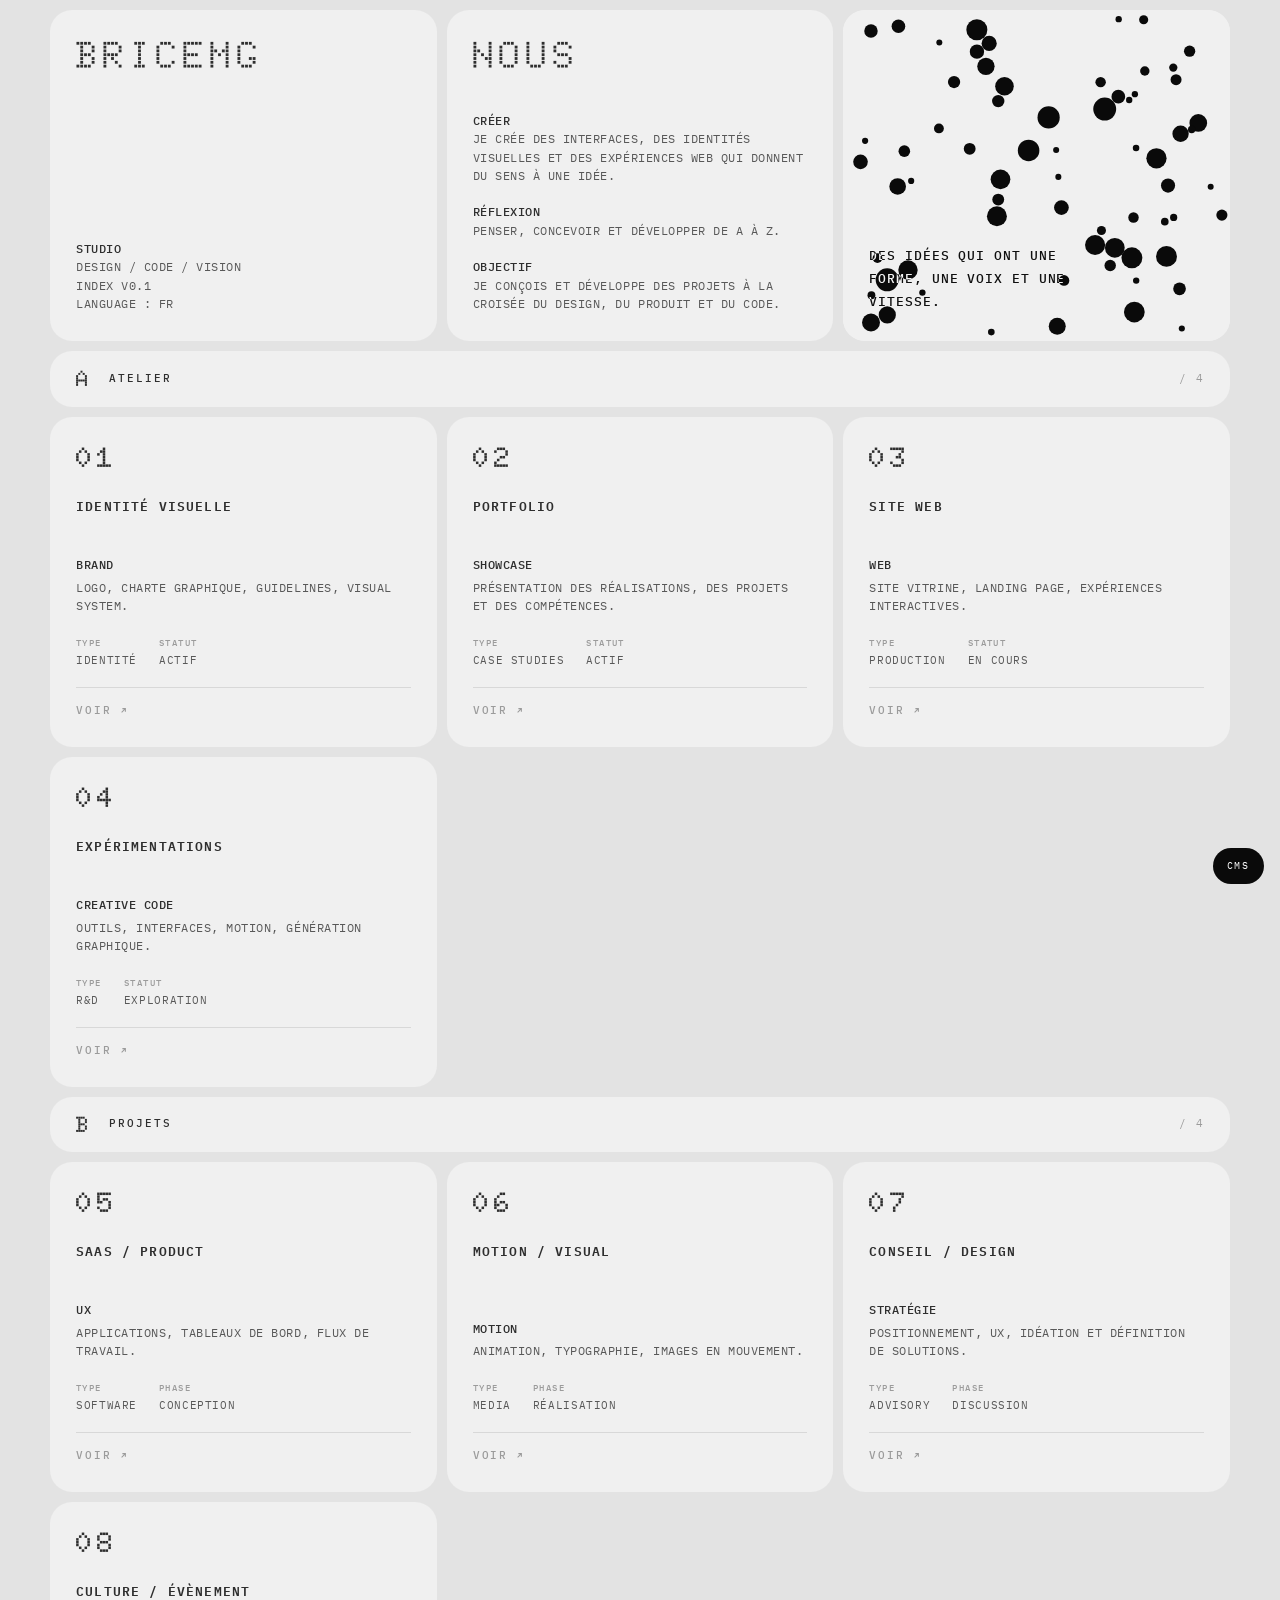
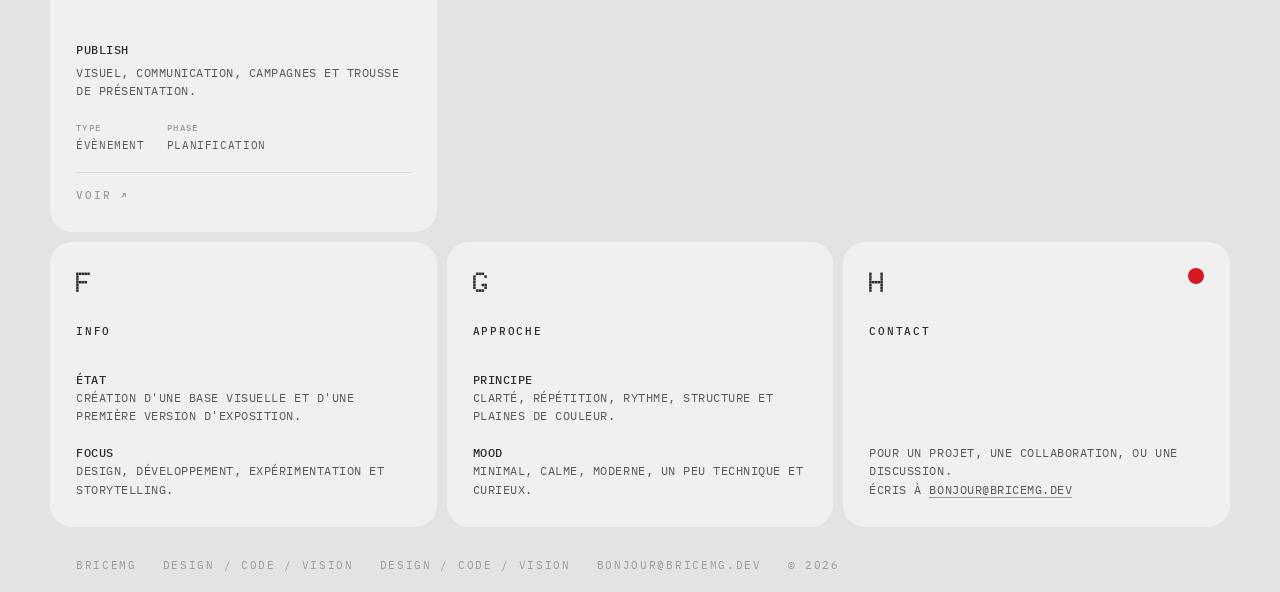
==== commit a3e1b6fa: "Refactor and organize codebase: separate concerns into distinct modules and subdirectories" ====
--- a/index.html
+++ b/index.html
@@ -17,6 +17,9 @@
   <body>
     <div id="app"></div>
     <script src="content.js"></script>
-    <script src="script.js"></script>
+    <script src="js/utils/storage.js"></script>
+    <script src="js/templates/page.js"></script>
+    <script src="js/animation/canvas.js"></script>
+    <script src="js/index/main.js"></script>
   </body>
 </html>
--- a/styles.css
+++ b/styles.css
@@ -134,6 +134,10 @@
   display: block;
 }
 
+.faint {
+  color: var(--ink-faint);
+}
+
 .claim {
   font-size: 13px;
   font-weight: 500;
@@ -383,6 +387,12 @@
   font-size: 10px;
   letter-spacing: 0.18em;
   text-transform: uppercase;
+  text-decoration: none;
+  display: inline-block;
+}
+
+.cms-link:hover {
+  opacity: 0.8;
 }
 
 .admin-shell {
@@ -399,10 +409,16 @@
   font-family: var(--dot);
 }
 
+.admin-shell h3 {
+  font-family: var(--mono);
+  font-weight: 700;
+}
+
 .admin-grid {
   display: grid;
   grid-template-columns: 1fr 1fr;
   gap: 20px;
+  margin-bottom: 20px;
 }
 
 .field {
@@ -431,7 +447,7 @@
 }
 
 .field textarea {
-  min-height: 120px;
+  min-height: 80px;
   resize: vertical;
 }
 
@@ -453,6 +469,11 @@
   letter-spacing: 0.14em;
   text-transform: uppercase;
   cursor: pointer;
+  font-weight: 600;
+}
+
+button:hover {
+  opacity: 0.9;
 }
 
 button.secondary {
@@ -479,6 +500,19 @@
   display: none;
 }
 
+.save-message {
+  position: fixed;
+  top: 20px;
+  right: 20px;
+  background: var(--ink-deep);
+  color: var(--on-ink);
+  padding: 14px 20px;
+  border-radius: 999px;
+  font-size: 12px;
+  letter-spacing: 0.14em;
+  z-index: 100;
+}
+
 @media (max-width: 880px) {
   .row--three,
   .admin-grid {
@@ -497,6 +531,11 @@
   .foot {
     padding: 18px 22px 8px;
   }
+
+  .admin-shell {
+    margin: 20px auto;
+    padding: 16px;
+  }
 }
 
 @media (prefers-reduced-motion: reduce) {
